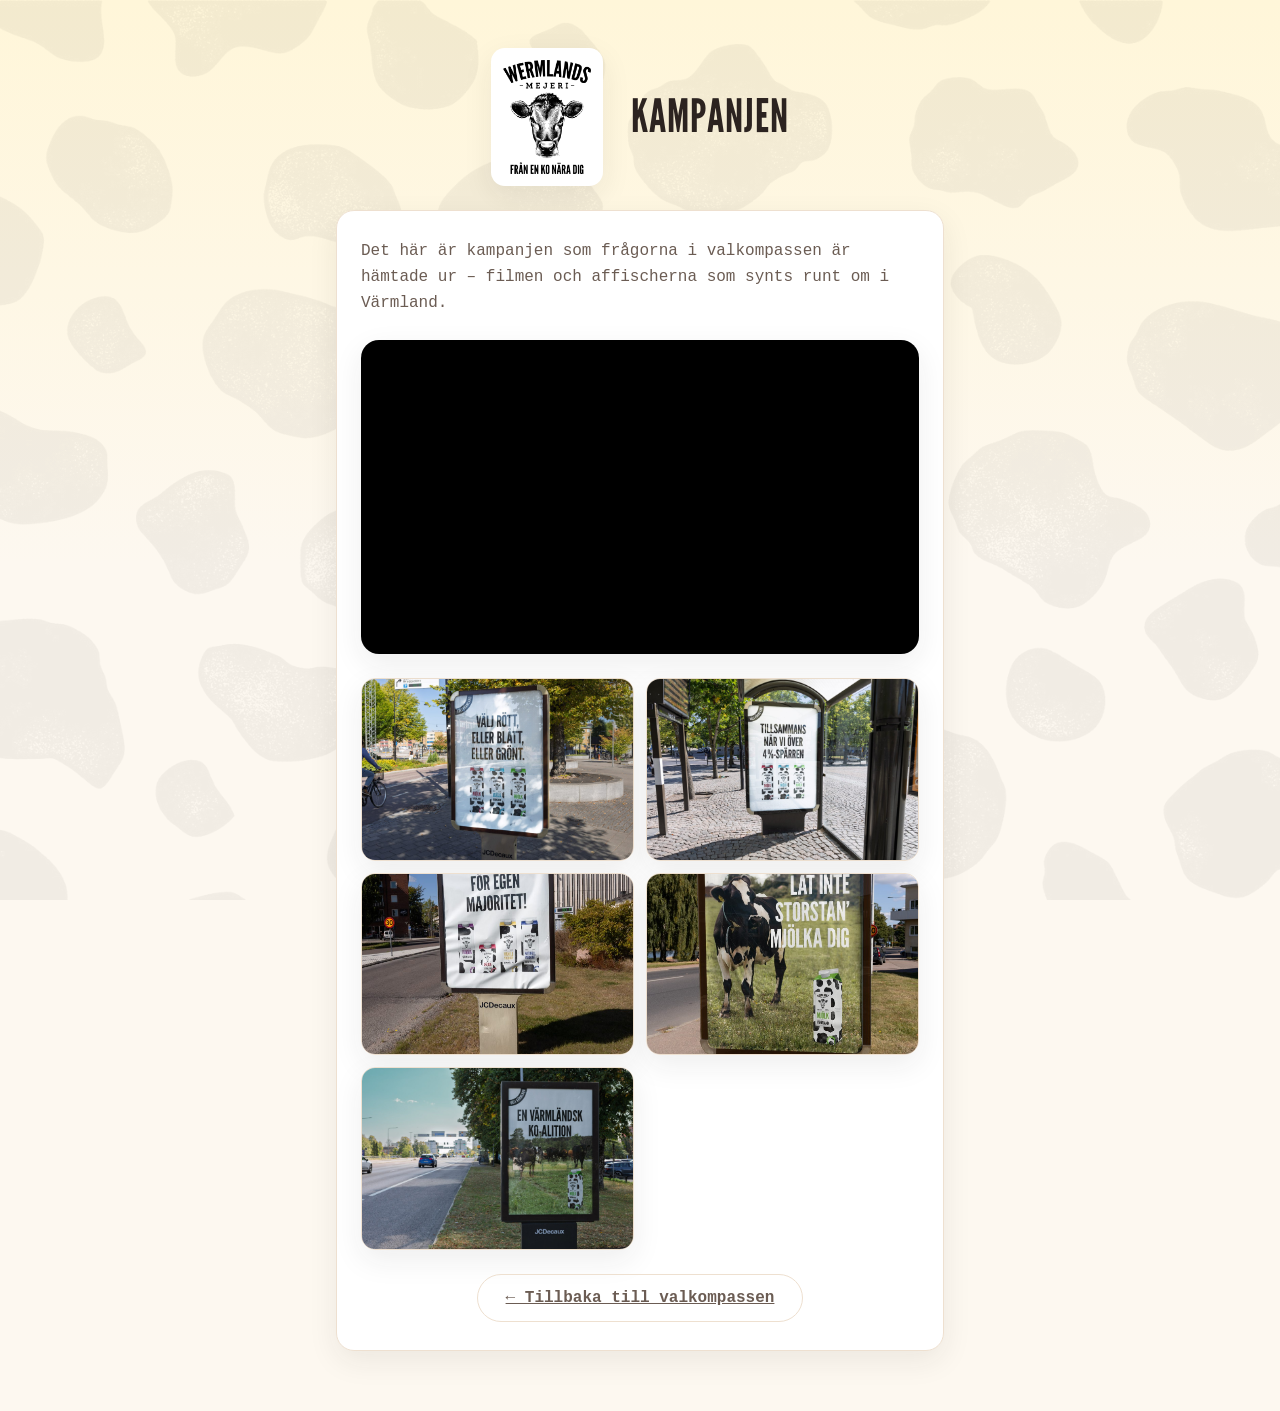
==== kampanj.html @ 7376671b "Lägg till kampanjsida med affischer och film Ny sida /kampanj.html visar de fem kampanjaffischerna o" ====
<!doctype html>
<html lang="sv">
<head>
  <meta charset="utf-8" />
  <meta name="viewport" content="width=device-width, initial-scale=1" />
  <title>Kampanjen – Wermlands Mejeri</title>
  <meta name="description" content="Filmen och affischerna bakom Wermlands Mejeris valkampanj." />
  <link rel="icon" href="data:image/svg+xml,<svg xmlns=%22http://www.w3.org/2000/svg%22 viewBox=%220 0 100 100%22><text y=%22.9em%22 font-size=%2290%22>🥛</text></svg>" />
  <link rel="stylesheet" href="css/styles.css?v=20260828a" />
</head>
<body>
  <div class="app">
    <header class="app__header">
      <img
        class="app__logo"
        src="assets/brand/wermlands-mejeri-logo-full.png"
        alt="Wermlands Mejeri – från en ko nära dig"
        width="636"
        height="827"
      />
      <div class="app__header-text">
        <h1 class="app__title">Kampanjen</h1>
      </div>
    </header>

    <main class="app__main">
      <section class="screen screen--active">
        <div class="card">
          <p class="intro__body" style="margin-bottom: 24px;">
            Det här är kampanjen som frågorna i valkompassen är hämtade ur – filmen
            och affischerna som synts runt om i Värmland.
          </p>

          <div class="campaign-video">
            <iframe
              src="https://player.vimeo.com/video/1220833617?h=7c5ae96e8f"
              title="Wermlands Mejeri – kampanjfilm"
              frameborder="0"
              allow="autoplay; fullscreen; picture-in-picture"
              allowfullscreen
            ></iframe>
          </div>

          <ul class="campaign-grid">
            <li>
              <img src="assets/campaign/poster-farg.jpg" alt="Affisch: Välj rött, eller blått, eller grönt." loading="lazy" />
            </li>
            <li>
              <img src="assets/campaign/poster-tillsammans.jpg" alt="Affisch: Tillsammans når vi över 4%-spärren." loading="lazy" />
            </li>
            <li>
              <img src="assets/campaign/poster-majoritet.jpg" alt="Affisch: Vi går för egen majoritet!" loading="lazy" />
            </li>
            <li>
              <img src="assets/campaign/poster-storstan.jpg" alt="Affisch: Låt inte storstan' mjölka dig." loading="lazy" />
            </li>
            <li>
              <img src="assets/campaign/poster-koalition.jpg" alt="Affisch: En värmländsk ko-alition." loading="lazy" />
            </li>
          </ul>

          <div class="result__actions" style="margin-top: 24px;">
            <a href="index.html" class="btn btn--ghost">← Tillbaka till valkompassen</a>
          </div>
        </div>
      </section>
    </main>
  </div>
</body>
</html>
---- css/styles.css ----
@font-face {
  font-family: "League Gothic";
  src: url("../assets/fonts/LeagueGothic-Regular.otf") format("opentype");
  font-weight: 400;
  font-style: normal;
  font-display: swap;
}

:root {
  --color-bg: #fdf8f0;
  --color-card: #ffffff;
  --color-text: #2c2320;
  --color-text-muted: #6b5c53;
  --color-accent: #201a17;
  --color-accent-light: #efe6da;
  --color-border: #eee0d0;
  --radius: 18px;
  --shadow: 0 10px 30px rgba(44, 35, 32, 0.08);
  --font-heading: "League Gothic", "Arial Narrow", sans-serif;
  --font-body: "Courier New", Courier, monospace;
}

* {
  box-sizing: border-box;
}

body {
  margin: 0;
  font-family: var(--font-body);
  background: linear-gradient(180deg, #fff6d9 0%, #fdf8f0 40%);
  color: var(--color-text);
  min-height: 100vh;
  position: relative;
}

h1,
h2,
h3 {
  font-family: var(--font-heading);
  text-transform: uppercase;
  letter-spacing: 0.02em;
  font-weight: 400;
}

body::before {
  content: "";
  position: fixed;
  inset: 0;
  background-image: url("../assets/products/kospot-pattern.jpg");
  background-size: cover;
  background-position: center;
  background-repeat: no-repeat;
  opacity: 0.05;
  mix-blend-mode: multiply;
  pointer-events: none;
  z-index: 0;
}

.app {
  position: relative;
  z-index: 1;
  max-width: 640px;
  margin: 0 auto;
  padding: 48px 16px 60px;
  min-height: 100vh;
  display: flex;
  flex-direction: column;
}

.app__header {
  display: flex;
  align-items: center;
  justify-content: center;
  gap: 28px;
  margin-bottom: 24px;
}

.app__logo {
  flex-shrink: 0;
  width: 112px;
  height: auto;
  background: #fff;
  padding: 12px;
  border-radius: 14px;
  box-shadow: var(--shadow);
}

.app__header-text {
  text-align: left;
}

.app__title {
  font-size: 46px;
  line-height: 1.05;
  margin: 0;
}

.app__main {
  flex: 1;
}

.screen {
  display: none;
}

.screen--active {
  display: block;
  animation: fade-in 0.25s ease;
}

@keyframes fade-in {
  from {
    opacity: 0;
    transform: translateY(6px);
  }
  to {
    opacity: 1;
    transform: translateY(0);
  }
}

.card {
  background: var(--color-card);
  border-radius: var(--radius);
  box-shadow: var(--shadow);
  border: 1px solid var(--color-border);
  padding: 28px 24px;
}

.card--intro {
  text-align: center;
}

.intro__body {
  font-weight: 400;
  color: var(--color-text-muted);
  line-height: 1.6;
  margin: 0 0 24px;
}

.btn {
  border: none;
  border-radius: 999px;
  padding: 14px 28px;
  font-size: 16px;
  font-weight: 600;
  cursor: pointer;
  transition: transform 0.12s ease, box-shadow 0.12s ease, opacity 0.12s ease;
}

.btn:active {
  transform: scale(0.97);
}

.btn:disabled {
  opacity: 0.6;
  cursor: default;
}

.btn--primary {
  background: var(--color-accent);
  color: #fff;
  box-shadow: 0 8px 20px rgba(32, 26, 23, 0.28);
}

.btn--secondary {
  background: var(--color-accent-light);
  color: var(--color-accent);
}

.btn--ghost {
  background: transparent;
  color: var(--color-text-muted);
  border: 1px solid var(--color-border);
}

.btn--small {
  padding: 10px 18px;
  font-size: 14px;
}

.progress {
  margin-bottom: 20px;
}

.progress__label {
  font-size: 13px;
  color: var(--color-text-muted);
  margin-bottom: 8px;
  font-weight: 600;
}

.progress__track {
  height: 8px;
  background: var(--color-accent-light);
  border-radius: 999px;
  overflow: hidden;
}

.progress__bar {
  height: 100%;
  width: 0%;
  background: var(--color-accent);
  border-radius: 999px;
  transition: width 0.35s ease;
}

.question__text {
  font-size: 22px;
  margin: 0 0 20px;
}

.options-list {
  list-style: none;
  margin: 0;
  padding: 0;
  display: flex;
  flex-direction: column;
  gap: 10px;
}

.option-btn {
  width: 100%;
  text-align: left;
  padding: 16px 18px;
  border-radius: 14px;
  border: 1px solid var(--color-border);
  background: #fffdf9;
  font-size: 16px;
  color: var(--color-text);
  cursor: pointer;
  transition: border-color 0.15s ease, background 0.15s ease, transform 0.1s ease;
}

.option-btn:hover {
  border-color: var(--color-accent);
  background: var(--color-accent-light);
}

.option-btn:active {
  transform: scale(0.99);
}

.option-btn--selected {
  border-color: var(--color-accent);
  background: var(--color-accent-light);
  font-weight: 600;
}

.question__nav {
  display: flex;
  justify-content: space-between;
  gap: 10px;
  margin-top: 20px;
}

.result__heading {
  margin: 0 0 4px;
  font-size: 24px;
}

.result__sub {
  color: var(--color-text-muted);
  margin: 0 0 20px;
}

.result-list {
  list-style: none;
  margin: 0 0 24px;
  padding: 0;
  display: flex;
  flex-direction: column;
  gap: 14px;
}

.result-item {
  display: grid;
  grid-template-columns: 56px 1fr auto;
  align-items: center;
  gap: 14px;
  padding: 12px;
  border-radius: 14px;
  border: 1px solid var(--color-border);
  transition: transform 0.2s ease;
}

.result-item--top {
  border-color: var(--accent, var(--color-accent));
  border-width: 1.5px;
  background: color-mix(in srgb, var(--accent, var(--color-accent)) 9%, #fff);
  transform: scale(1.015);
}

.result-item__img {
  width: 56px;
  height: 132px;
  border-radius: 8px;
  object-fit: contain;
  object-position: center;
  background: #fff;
  border: 1.5px solid var(--accent, var(--color-border));
  box-shadow: 0 2px 6px rgba(44, 35, 32, 0.12);
  padding: 3px;
}

.result-item__info {
  min-width: 0;
}

.result-item__name {
  font-weight: 700;
  font-size: 15px;
  display: flex;
  align-items: center;
  gap: 8px;
  flex-wrap: wrap;
}

.result-item__badge {
  font-size: 11px;
  text-transform: uppercase;
  letter-spacing: 0.05em;
  background: var(--accent, var(--color-accent));
  color: #fff;
  padding: 2px 8px;
  border-radius: 999px;
  font-weight: 600;
}

.result-item__tagline {
  font-size: 13px;
  color: var(--color-text-muted);
  margin: 2px 0 8px;
}

.result-item__bar-track {
  height: 6px;
  background: rgba(44, 35, 32, 0.08);
  border-radius: 999px;
  overflow: hidden;
}

.result-item__bar {
  height: 100%;
  background: var(--accent, var(--color-accent));
  border-radius: 999px;
  transition: width 0.6s ease;
}

.result-item__percent {
  font-weight: 800;
  font-size: 18px;
  color: var(--accent, var(--color-accent));
  white-space: nowrap;
}

.result__actions {
  display: flex;
  flex-wrap: wrap;
  gap: 10px;
  justify-content: center;
}

.result__hint {
  text-align: center;
  color: var(--color-text-muted);
  font-size: 13px;
  margin-top: 16px;
  line-height: 1.5;
}

.result__campaign-link {
  display: block;
  width: fit-content;
  margin: 20px auto 0;
  text-decoration: none;
  text-align: center;
}

/* Delningskortet renderas till en canvas i bakgrunden, döljs visuellt men behövs i DOM för generering. */
.share-card {
  position: absolute;
  width: 1px;
  height: 1px;
  overflow: hidden;
  opacity: 0;
  pointer-events: none;
}

.intro__photo {
  display: block;
  width: 100%;
  height: auto;
  margin-top: 20px;
  border-radius: var(--radius);
  box-shadow: var(--shadow);
}

.campaign-video {
  position: relative;
  width: 100%;
  padding-top: 56.25%;
  border-radius: var(--radius);
  overflow: hidden;
  box-shadow: var(--shadow);
  margin-bottom: 24px;
  background: #000;
}

.campaign-video iframe {
  position: absolute;
  inset: 0;
  width: 100%;
  height: 100%;
  border: 0;
}

.campaign-grid {
  list-style: none;
  margin: 0;
  padding: 0;
  display: grid;
  grid-template-columns: repeat(2, 1fr);
  gap: 12px;
}

.campaign-grid li {
  border-radius: 14px;
  overflow: hidden;
  border: 1px solid var(--color-border);
  box-shadow: var(--shadow);
}

.campaign-grid img {
  display: block;
  width: 100%;
  height: 100%;
  object-fit: cover;
  aspect-ratio: 3 / 2;
}

@media (max-width: 420px) {
  .campaign-grid {
    grid-template-columns: 1fr;
  }

  .app__header {
    gap: 18px;
  }

  .app__logo {
    width: 86px;
    padding: 8px;
    border-radius: 10px;
  }

  .app__title {
    font-size: 34px;
  }

  .card {
    padding: 22px 18px;
  }

  .result-item {
    grid-template-columns: 46px 1fr auto;
  }

  .result-item__img {
    width: 46px;
    height: 108px;
  }
}
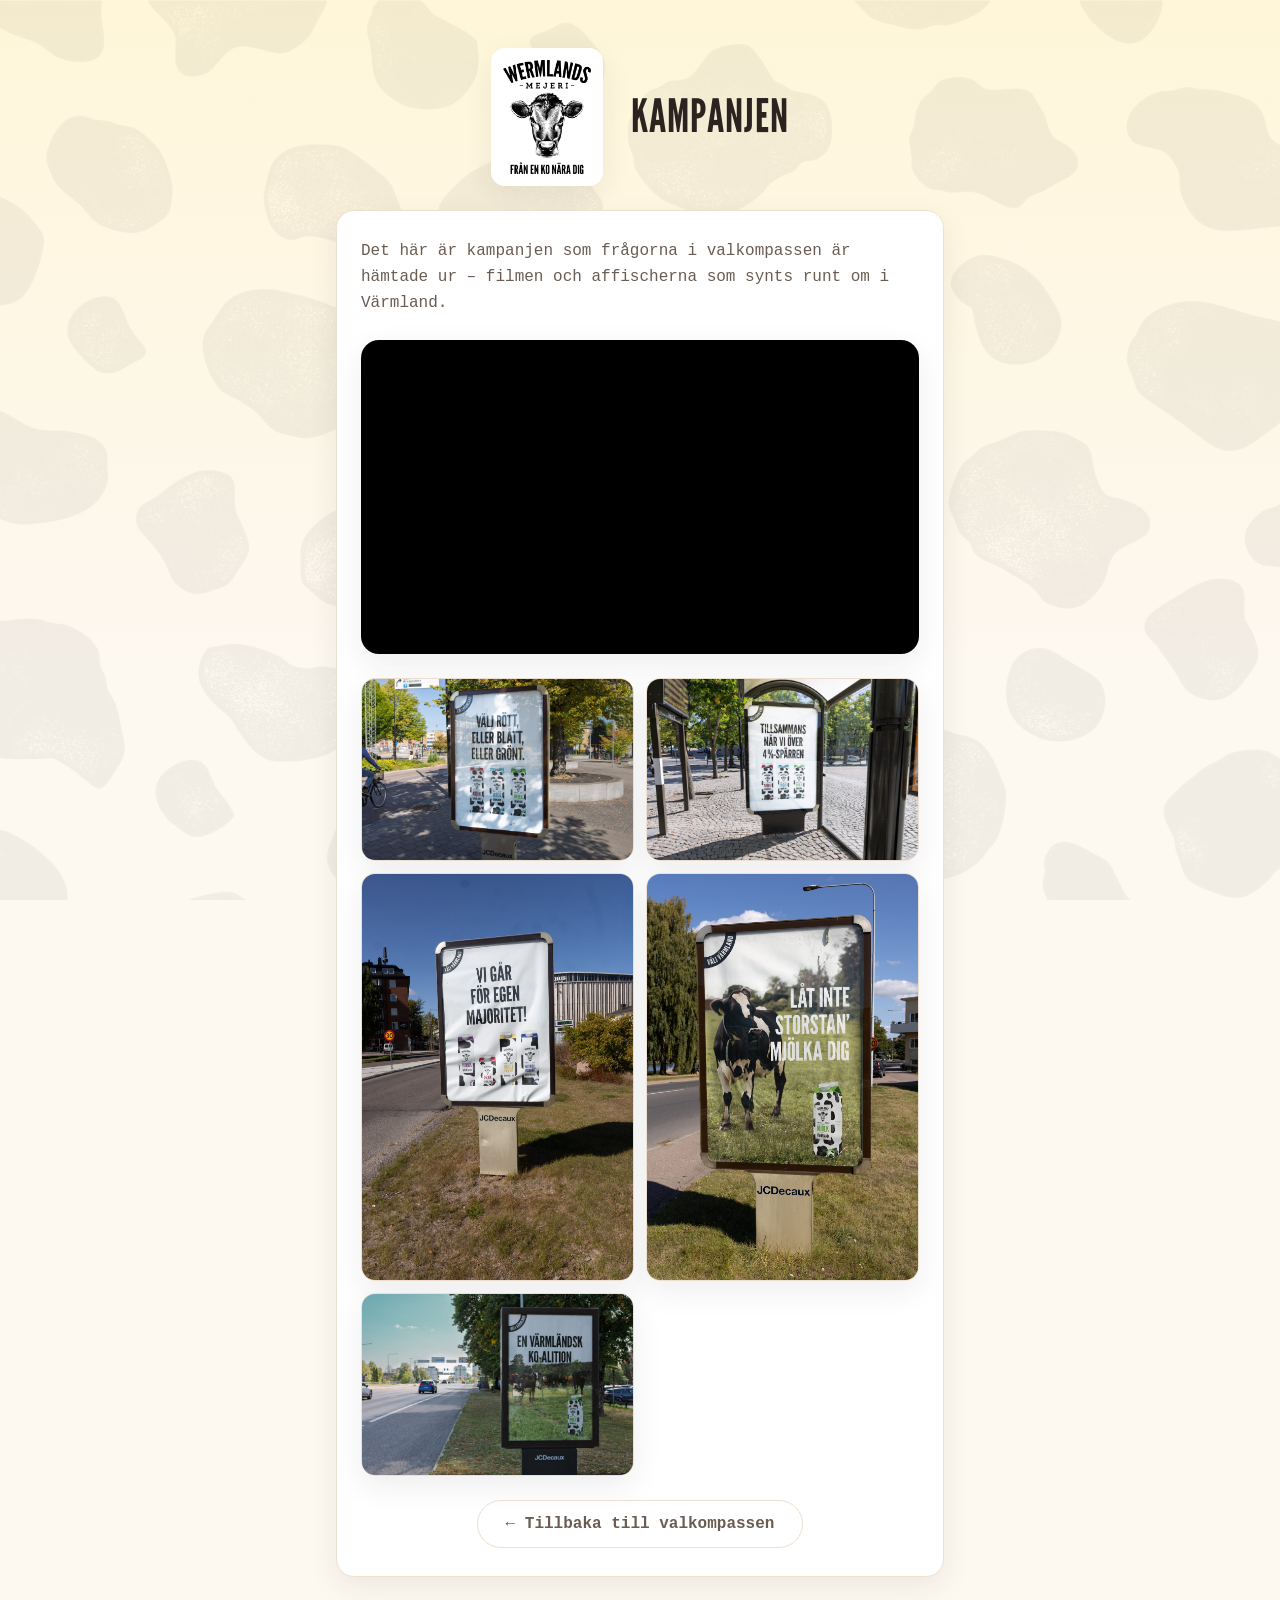
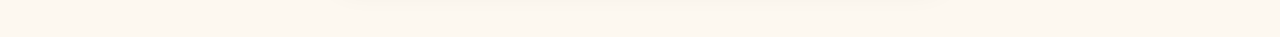
==== commit 3d10ad0c: "Fixa stående affischer och byt till YouTube-inbäddning Affisch 3 och 4 (Vi går för egen majoritet!, " ====
--- a/kampanj.html
+++ b/kampanj.html
@@ -6,7 +6,7 @@
   <title>Kampanjen – Wermlands Mejeri</title>
   <meta name="description" content="Filmen och affischerna bakom Wermlands Mejeris valkampanj." />
   <link rel="icon" href="data:image/svg+xml,<svg xmlns=%22http://www.w3.org/2000/svg%22 viewBox=%220 0 100 100%22><text y=%22.9em%22 font-size=%2290%22>🥛</text></svg>" />
-  <link rel="stylesheet" href="css/styles.css?v=20260828a" />
+  <link rel="stylesheet" href="css/styles.css?v=20260828b" />
 </head>
 <body>
   <div class="app">
@@ -33,7 +33,7 @@
 
           <div class="campaign-video">
             <iframe
-              src="https://player.vimeo.com/video/1220833617?h=7c5ae96e8f"
+              src="https://www.youtube.com/embed/f_DkRWAWE6E"
               title="Wermlands Mejeri – kampanjfilm"
               frameborder="0"
               allow="autoplay; fullscreen; picture-in-picture"
@@ -48,10 +48,10 @@
             <li>
               <img src="assets/campaign/poster-tillsammans.jpg" alt="Affisch: Tillsammans når vi över 4%-spärren." loading="lazy" />
             </li>
-            <li>
+            <li class="campaign-grid__item--portrait">
               <img src="assets/campaign/poster-majoritet.jpg" alt="Affisch: Vi går för egen majoritet!" loading="lazy" />
             </li>
-            <li>
+            <li class="campaign-grid__item--portrait">
               <img src="assets/campaign/poster-storstan.jpg" alt="Affisch: Låt inte storstan' mjölka dig." loading="lazy" />
             </li>
             <li>
--- a/css/styles.css
+++ b/css/styles.css
@@ -139,11 +139,13 @@
 }
 
 .btn {
+  display: inline-block;
   border: none;
   border-radius: 999px;
   padding: 14px 28px;
   font-size: 16px;
   font-weight: 600;
+  text-decoration: none;
   cursor: pointer;
   transition: transform 0.12s ease, box-shadow 0.12s ease, opacity 0.12s ease;
 }
@@ -439,6 +441,10 @@
   aspect-ratio: 3 / 2;
 }
 
+.campaign-grid__item--portrait img {
+  aspect-ratio: 2 / 3;
+}
+
 @media (max-width: 420px) {
   .campaign-grid {
     grid-template-columns: 1fr;
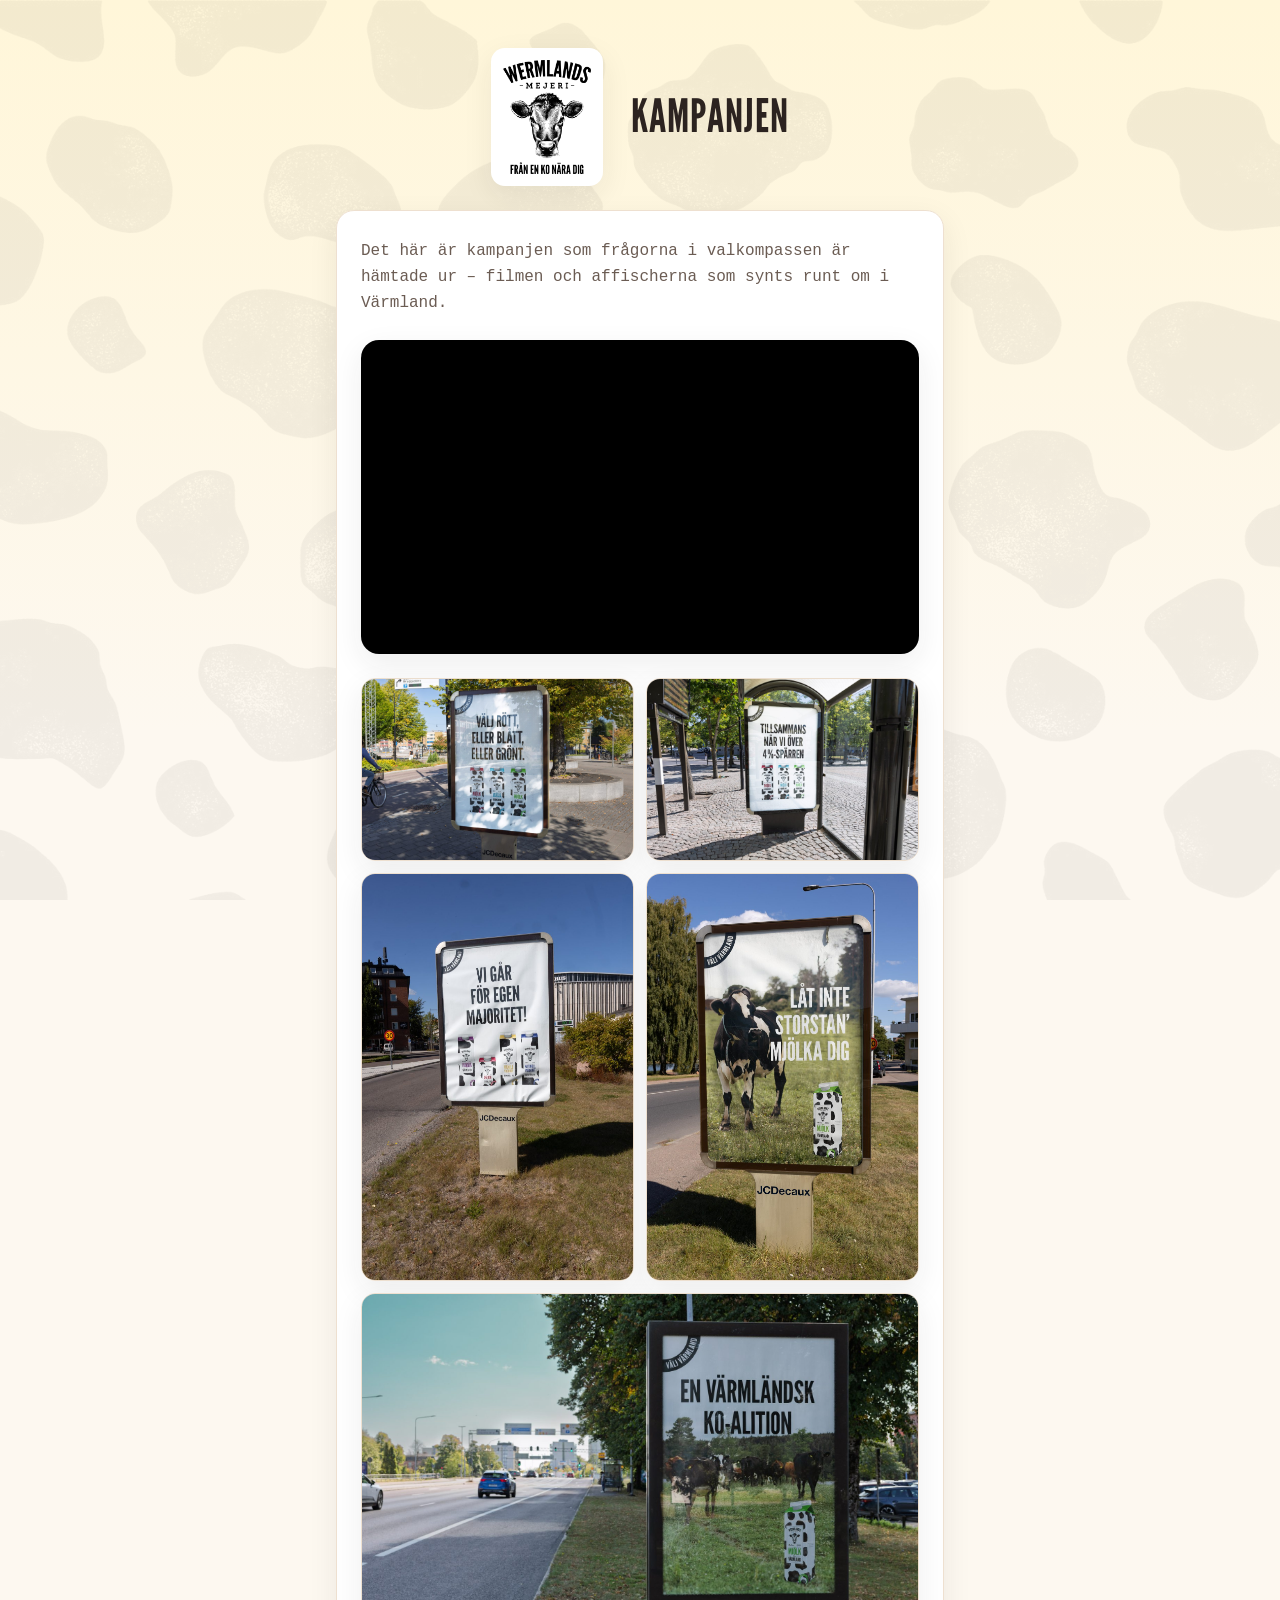
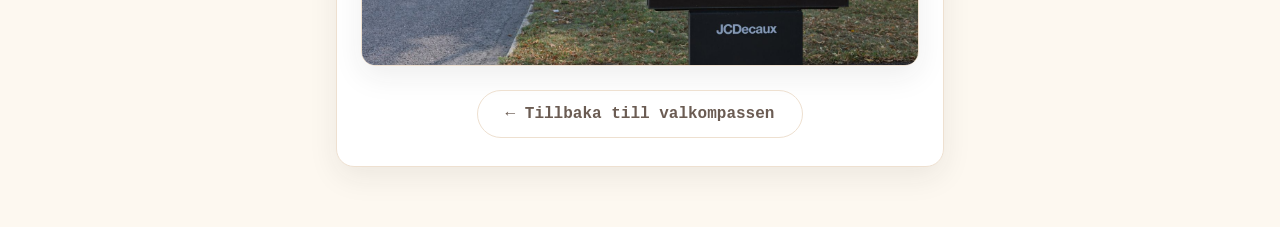
==== commit 7b340178: "Låt sista affischen ta full bredd i kampanjgalleriet" ====
--- a/kampanj.html
+++ b/kampanj.html
@@ -6,7 +6,7 @@
   <title>Kampanjen – Wermlands Mejeri</title>
   <meta name="description" content="Filmen och affischerna bakom Wermlands Mejeris valkampanj." />
   <link rel="icon" href="data:image/svg+xml,<svg xmlns=%22http://www.w3.org/2000/svg%22 viewBox=%220 0 100 100%22><text y=%22.9em%22 font-size=%2290%22>🥛</text></svg>" />
-  <link rel="stylesheet" href="css/styles.css?v=20260828b" />
+  <link rel="stylesheet" href="css/styles.css?v=20260828c" />
 </head>
 <body>
   <div class="app">
@@ -54,7 +54,7 @@
             <li class="campaign-grid__item--portrait">
               <img src="assets/campaign/poster-storstan.jpg" alt="Affisch: Låt inte storstan' mjölka dig." loading="lazy" />
             </li>
-            <li>
+            <li class="campaign-grid__item--full">
               <img src="assets/campaign/poster-koalition.jpg" alt="Affisch: En värmländsk ko-alition." loading="lazy" />
             </li>
           </ul>
--- a/css/styles.css
+++ b/css/styles.css
@@ -445,6 +445,14 @@
   aspect-ratio: 2 / 3;
 }
 
+.campaign-grid__item--full {
+  grid-column: 1 / -1;
+}
+
+.campaign-grid__item--full img {
+  aspect-ratio: 3 / 2;
+}
+
 @media (max-width: 420px) {
   .campaign-grid {
     grid-template-columns: 1fr;
